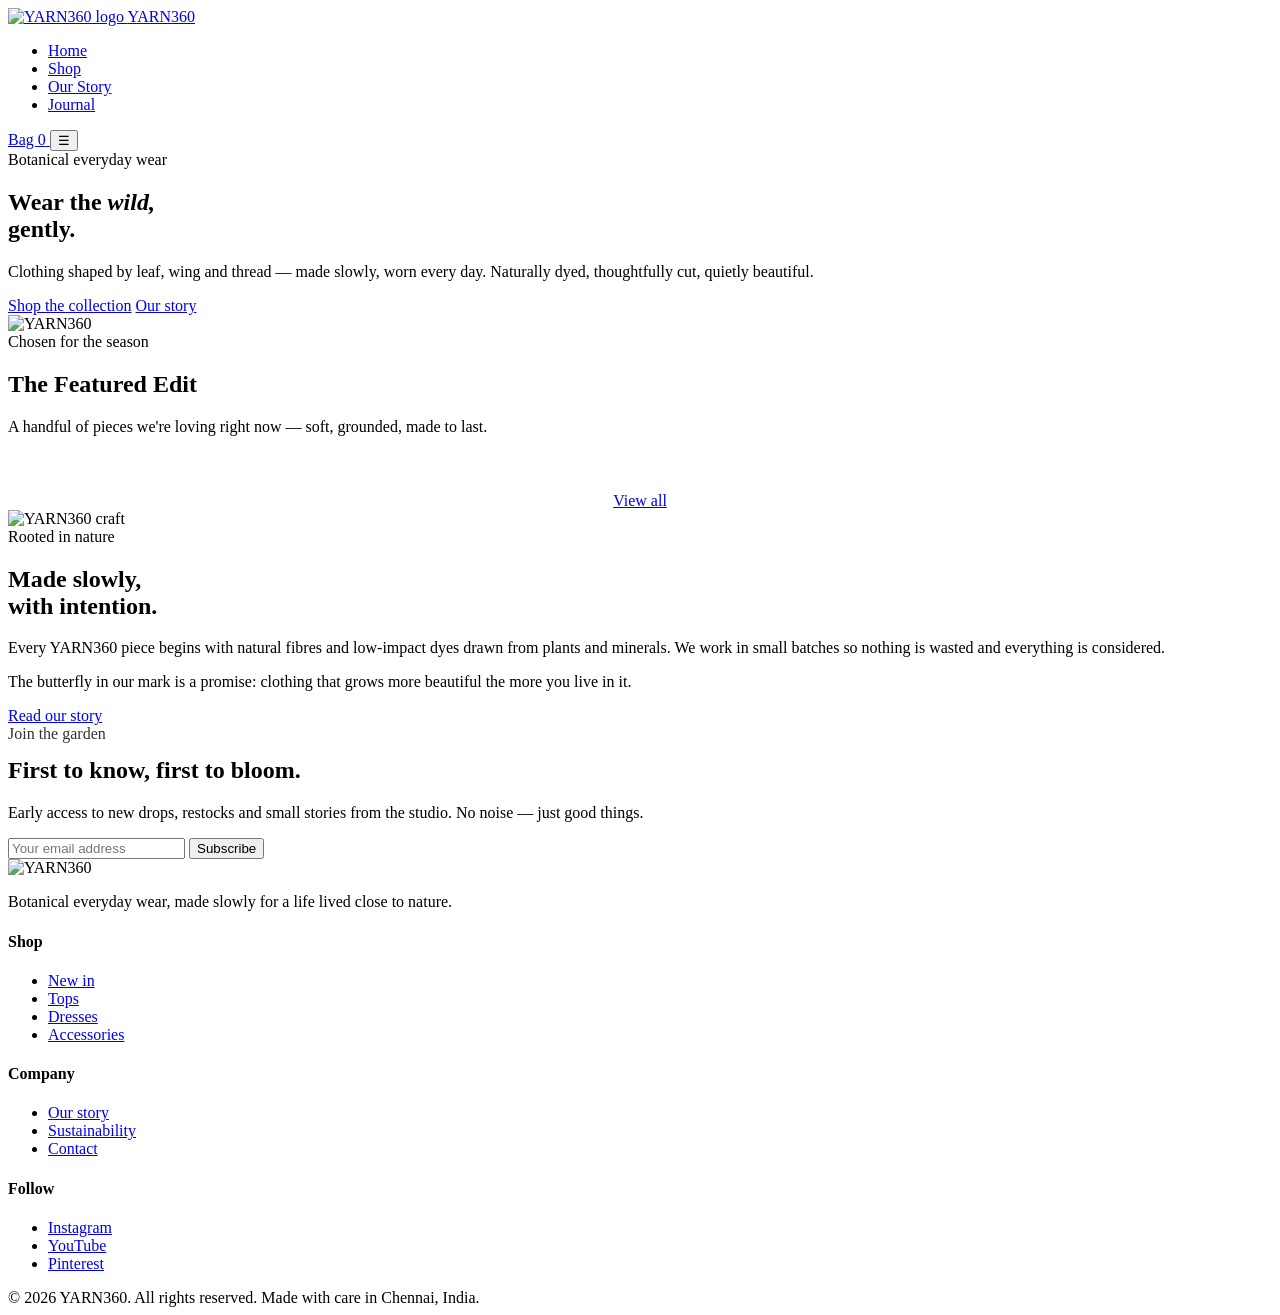
==== index.html @ cf0bb250 "Add files via upload" ====
<!DOCTYPE html>
<html lang="en">
<head>
  <meta charset="UTF-8">
  <meta name="viewport" content="width=device-width, initial-scale=1.0">
  <title>YARN360 — Botanical Everyday Wear</title>
  <meta name="description" content="YARN360 — thoughtfully made clothing inspired by the natural world.">

  <!-- Fonts -->
  <link rel="preconnect" href="https://fonts.googleapis.com">
  <link rel="preconnect" href="https://fonts.gstatic.com" crossorigin>
  <link href="https://fonts.googleapis.com/css2?family=Fraunces:ital,opsz,wght@0,9..144,400;0,9..144,500;1,9..144,400&family=Jost:wght@300;400;500&display=swap" rel="stylesheet">

  <link rel="icon" href="assets/logo.jpg">
  <link rel="stylesheet" href="css/style.css">
</head>
<body>

  <!-- ============ HEADER ============ -->
  <header class="site-header">
    <div class="wrap nav">
      <a href="index.html" class="nav__logo">
        <img src="assets/logo.jpg" alt="YARN360 logo">
        <span>YARN360</span>
      </a>
      <ul class="nav__links">
        <li><a href="index.html">Home</a></li>
        <li><a href="shop.html">Shop</a></li>
        <li><a href="about.html">Our Story</a></li>
        <li><a href="index.html#newsletter">Journal</a></li>
      </ul>
      <a href="cart.html" class="nav__cart">
        Bag <span class="count js-cart-count">0</span>
      </a>
      <button class="nav__toggle" aria-label="Menu">☰</button>
    </div>
  </header>

  <!-- ============ HERO ============ -->
  <section class="hero">
    <div class="wrap hero__grid">
      <div class="hero__copy">
        <span class="eyebrow">Botanical everyday wear</span>
        <h1 class="hero__title">Wear the <em>wild,</em><br>gently.</h1>
        <p class="hero__text">Clothing shaped by leaf, wing and thread — made slowly, worn every day. Naturally dyed, thoughtfully cut, quietly beautiful.</p>
        <div class="hero__actions">
          <a href="shop.html" class="btn btn--solid">Shop the collection</a>
          <a href="about.html" class="btn">Our story</a>
        </div>
      </div>
      <div class="hero__art">
        <img src="assets/logo.jpg" alt="YARN360">
      </div>
    </div>
  </section>

  <!-- ============ FEATURED ============ -->
  <section class="section">
    <div class="wrap">
      <div class="section__head">
        <span class="eyebrow">Chosen for the season</span>
        <h2>The Featured Edit</h2>
        <p>A handful of pieces we're loving right now — soft, grounded, made to last.</p>
      </div>
      <div id="featured-grid" class="product-grid"><!-- products injected by JS --></div>
      <div style="text-align:center; margin-top:56px;">
        <a href="shop.html" class="btn">View all</a>
      </div>
    </div>
  </section>

  <!-- ============ STORY STRIP ============ -->
  <section class="section section--sage">
    <div class="wrap story">
      <div class="story__art"><img src="assets/logo.jpg" alt="YARN360 craft"></div>
      <div>
        <span class="eyebrow">Rooted in nature</span>
        <h2>Made slowly,<br>with intention.</h2>
        <p>Every YARN360 piece begins with natural fibres and low-impact dyes drawn from plants and minerals. We work in small batches so nothing is wasted and everything is considered.</p>
        <p>The butterfly in our mark is a promise: clothing that grows more beautiful the more you live in it.</p>
        <a href="about.html" class="btn">Read our story</a>
      </div>
    </div>
  </section>

  <!-- ============ NEWSLETTER ============ -->
  <section id="newsletter" class="section newsletter">
    <div class="wrap">
      <span class="eyebrow" style="color:var(--peach); opacity:.8;">Join the garden</span>
      <h2 style="margin-top:14px;">First to know, first to bloom.</h2>
      <p>Early access to new drops, restocks and small stories from the studio. No noise — just good things.</p>
      <div class="newsletter__form" id="newsletter-form">
        <input type="email" placeholder="Your email address" aria-label="Email address">
        <button class="btn btn--solid" type="button">Subscribe</button>
      </div>
    </div>
  </section>

  <!-- ============ FOOTER ============ -->
  <footer class="footer">
    <div class="wrap">
      <div class="footer__grid">
        <div class="footer__brand">
          <img src="assets/logo.jpg" alt="YARN360">
          <p>Botanical everyday wear, made slowly for a life lived close to nature.</p>
        </div>
        <div>
          <h4>Shop</h4>
          <ul>
            <li><a href="shop.html">New in</a></li>
            <li><a href="shop.html">Tops</a></li>
            <li><a href="shop.html">Dresses</a></li>
            <li><a href="shop.html">Accessories</a></li>
          </ul>
        </div>
        <div>
          <h4>Company</h4>
          <ul>
            <li><a href="about.html">Our story</a></li>
            <li><a href="#">Sustainability</a></li>
            <li><a href="#">Contact</a></li>
          </ul>
        </div>
        <div>
          <h4>Follow</h4>
          <ul>
            <li><a href="#">Instagram</a></li>
            <li><a href="#">YouTube</a></li>
            <li><a href="#">Pinterest</a></li>
          </ul>
        </div>
      </div>
      <div class="footer__bottom">
        <span>© <span id="year">2026</span> YARN360. All rights reserved.</span>
        <span>Made with care in Chennai, India.</span>
      </div>
    </div>
  </footer>

  <script src="js/products.js"></script>
  <script src="js/cart.js"></script>
  <script src="js/main.js"></script>
</body>
</html>
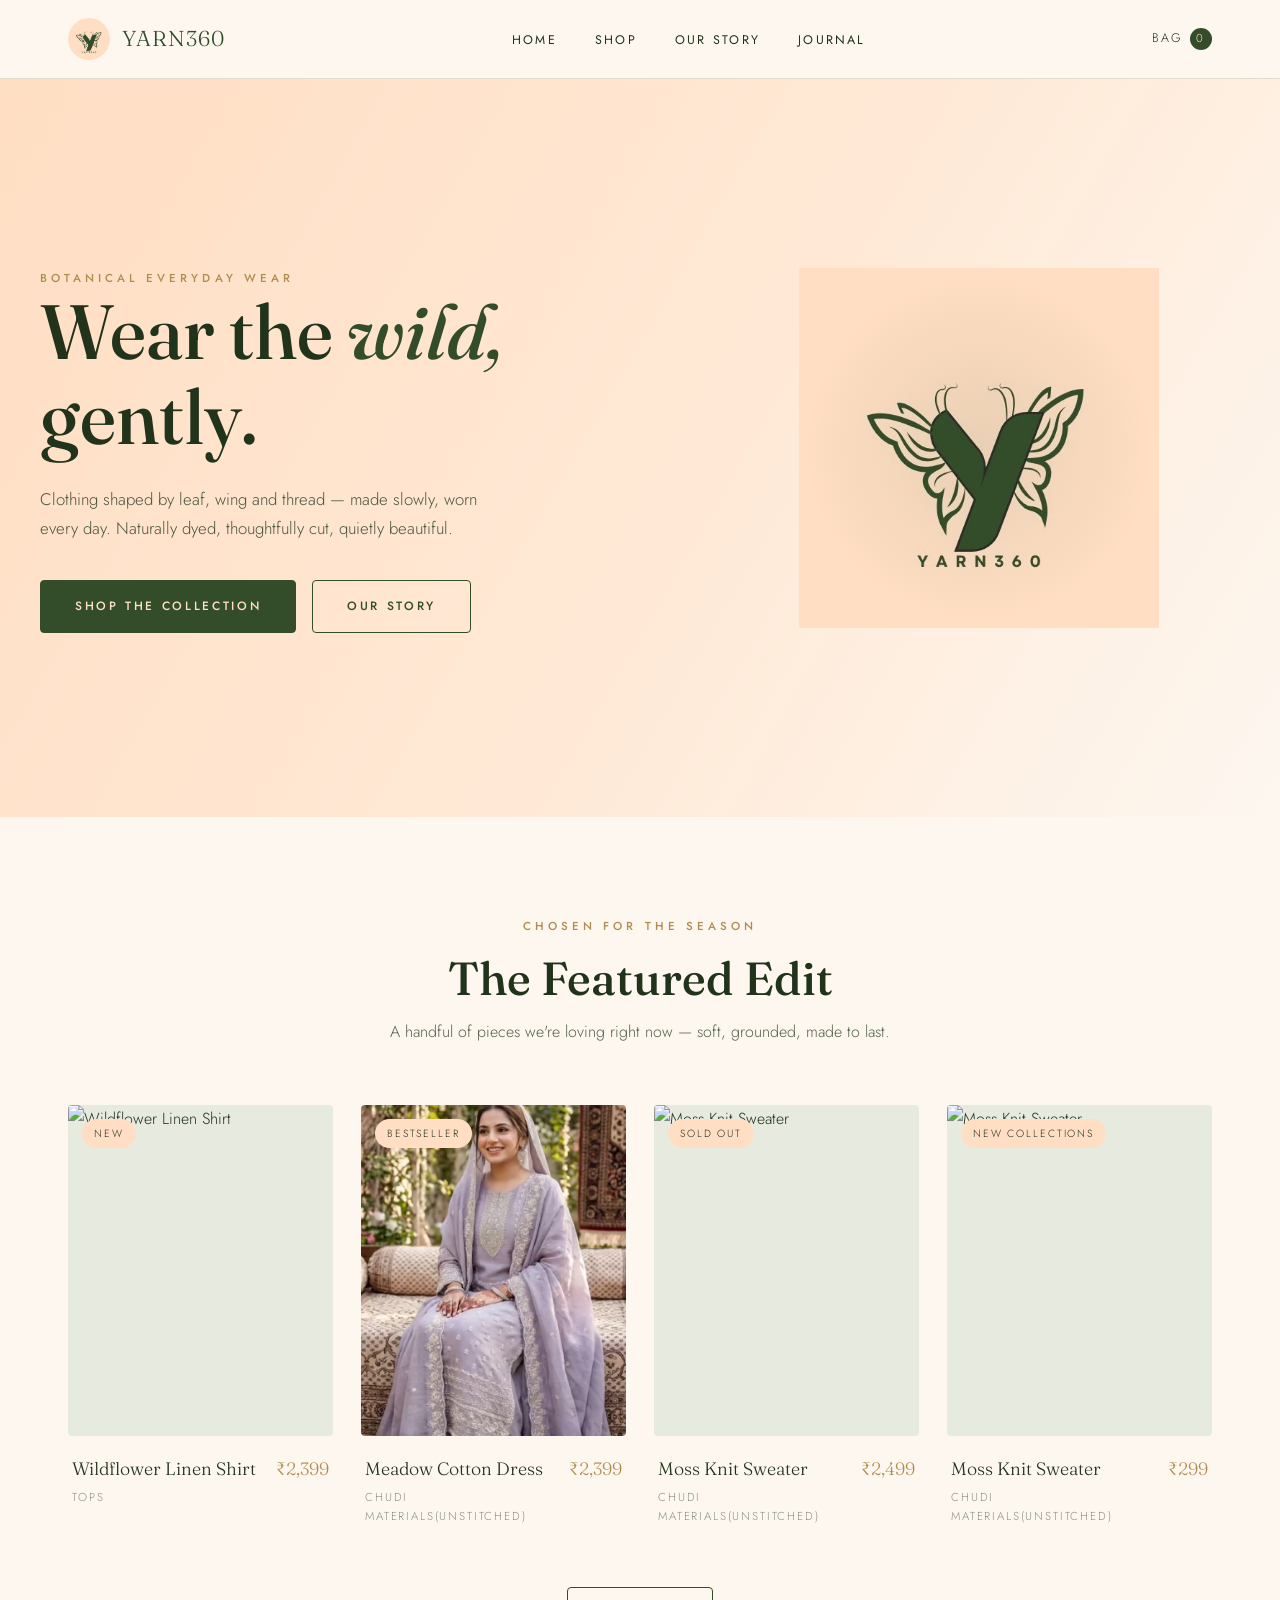
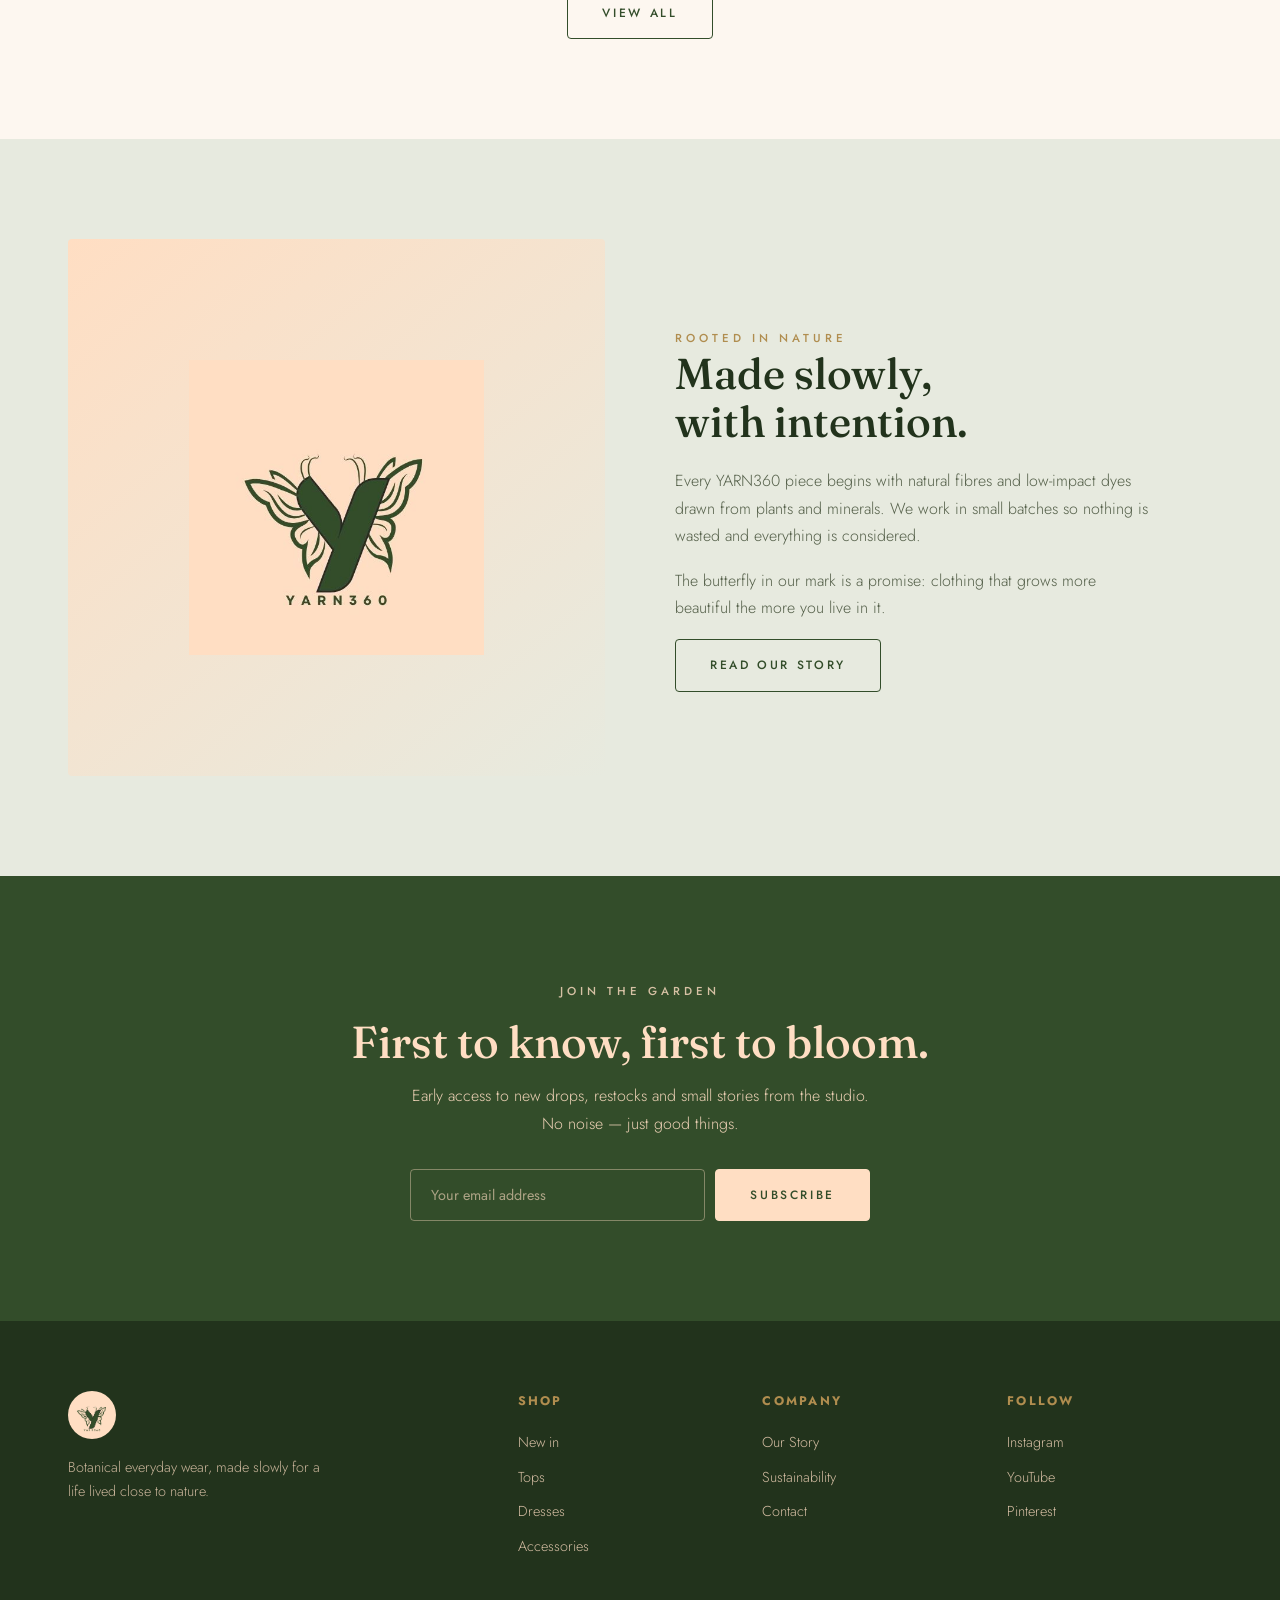
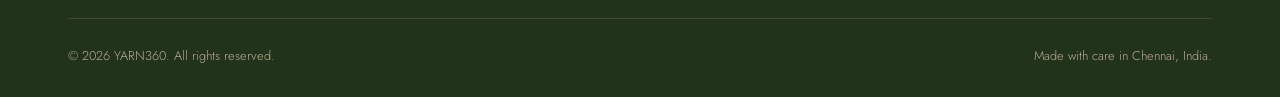
==== commit 0e924150: "Fix build" ====
--- a/index.html
+++ b/index.html
@@ -116,7 +116,7 @@
         <div>
           <h4>Company</h4>
           <ul>
-            <li><a href="about.html">Our story</a></li>
+            <li><a href="about.html">Our Story</a></li>
             <li><a href="#">Sustainability</a></li>
             <li><a href="#">Contact</a></li>
           </ul>
--- a/css/style.css
+++ b/css/style.css
@@ -0,0 +1,310 @@
+/* =====================================================================
+   YARN360 — Premium Botanical Clothing Store
+   ---------------------------------------------------------------------
+   HOW TO CUSTOMISE:
+   Almost everything you'd want to change lives in the :root block below
+   (colors, fonts, spacing). Change a value here and it updates the whole
+   site. Colors are pulled directly from your logo.
+   ===================================================================== */
+
+:root {
+  /* ---- Brand colors (from your logo) ---- */
+  --forest:       #334D2A;   /* main brand green */
+  --forest-deep:  #22331C;   /* dark green — text & footer */
+  --peach:        #FFDEC3;   /* brand cream/peach */
+  --ivory:        #FDF7F0;   /* page background (soft, readable) */
+  --sage:         #E7EADF;   /* soft green tint for cards/sections */
+  --brass:        #B08D4F;   /* muted antique-gold accent (premium touch) */
+  --line:         #E3DACB;   /* hairline borders */
+
+  /* ---- Fonts ---- */
+  --font-display: 'Fraunces', Georgia, serif;   /* headings */
+  --font-body:    'Jost', 'Segoe UI', sans-serif;/* body & UI */
+
+  /* ---- Layout ---- */
+  --max-width: 1200px;
+  --radius: 4px;            /* keep corners crisp for a refined look */
+  --transition: 0.35s ease;
+}
+
+/* ---------- Reset & base ---------- */
+* { margin: 0; padding: 0; box-sizing: border-box; }
+
+html { scroll-behavior: smooth; }
+
+body {
+  font-family: var(--font-body);
+  color: var(--forest-deep);
+  background: var(--ivory);
+  line-height: 1.7;
+  font-weight: 300;
+  -webkit-font-smoothing: antialiased;
+}
+
+img { max-width: 100%; display: block; }
+a { color: inherit; text-decoration: none; }
+
+h1, h2, h3 { font-family: var(--font-display); font-weight: 500; line-height: 1.1; }
+
+.wrap { max-width: var(--max-width); margin: 0 auto; padding: 0 28px; }
+
+.eyebrow {
+  font-family: var(--font-body);
+  text-transform: uppercase;
+  letter-spacing: 0.35em;
+  font-size: 0.72rem;
+  color: var(--brass);
+  font-weight: 500;
+}
+
+/* ---------- Buttons ---------- */
+.btn {
+  display: inline-block;
+  font-family: var(--font-body);
+  text-transform: uppercase;
+  letter-spacing: 0.22em;
+  font-size: 0.75rem;
+  font-weight: 500;
+  padding: 15px 34px;
+  border: 1px solid var(--forest);
+  border-radius: var(--radius);
+  cursor: pointer;
+  transition: var(--transition);
+  background: transparent;
+  color: var(--forest);
+}
+.btn--solid { background: var(--forest); color: var(--peach); }
+.btn--solid:hover { background: var(--forest-deep); border-color: var(--forest-deep); }
+.btn:hover { background: var(--forest); color: var(--peach); }
+
+/* =====================================================================
+   HEADER / NAV
+   ===================================================================== */
+.site-header {
+  position: sticky; top: 0; z-index: 100;
+  background: rgba(253, 247, 240, 0.9);
+  backdrop-filter: blur(10px);
+  border-bottom: 1px solid var(--line);
+}
+.nav {
+  display: flex; align-items: center; justify-content: space-between;
+  height: 78px;
+}
+.nav__logo { display: flex; align-items: center; gap: 12px; }
+.nav__logo img { width: 42px; height: 42px; border-radius: 50%; }
+.nav__logo span {
+  font-family: var(--font-display); font-size: 1.35rem;
+  letter-spacing: 0.05em; color: var(--forest);
+}
+.nav__links { display: flex; gap: 38px; list-style: none; }
+.nav__links a {
+  text-transform: uppercase; letter-spacing: 0.18em;
+  font-size: 0.78rem; font-weight: 400; position: relative; padding: 4px 0;
+}
+.nav__links a::after {
+  content: ''; position: absolute; left: 0; bottom: 0;
+  width: 0; height: 1px; background: var(--brass); transition: var(--transition);
+}
+.nav__links a:hover::after { width: 100%; }
+
+.nav__cart {
+  display: flex; align-items: center; gap: 7px;
+  text-transform: uppercase; letter-spacing: 0.16em; font-size: 0.78rem;
+}
+.nav__cart .count {
+  background: var(--forest); color: var(--peach);
+  border-radius: 50%; width: 22px; height: 22px;
+  display: grid; place-items: center; font-size: 0.72rem;
+}
+.nav__toggle { display: none; background: none; border: none; cursor: pointer; font-size: 1.5rem; color: var(--forest); }
+
+/* =====================================================================
+   HERO
+   ===================================================================== */
+.hero {
+  background: linear-gradient(120deg, var(--peach) 0%, #FFE9D6 55%, var(--ivory) 100%);
+  overflow: hidden;
+}
+.hero__grid {
+  display: grid; grid-template-columns: 1.1fr 0.9fr;
+  align-items: center; gap: 40px; min-height: 82vh; padding: 60px 0;
+}
+.hero__copy .eyebrow { margin-bottom: 22px; }
+.hero__title {
+  font-size: clamp(2.8rem, 6vw, 5rem); color: var(--forest-deep);
+  margin-bottom: 26px;
+}
+.hero__title em { font-style: italic; color: var(--forest); }
+.hero__text {
+  max-width: 440px; font-size: 1.05rem; margin-bottom: 38px; color: #4a5540;
+}
+.hero__actions { display: flex; gap: 16px; flex-wrap: wrap; }
+
+.hero__art { position: relative; display: grid; place-items: center; }
+.hero__art img { width: min(360px, 80%); }
+.hero__art::before { /* soft halo behind the logo */
+  content: ''; position: absolute; width: 380px; height: 380px;
+  border-radius: 50%; background: radial-gradient(circle, rgba(51,77,42,0.10), transparent 65%);
+}
+
+/* =====================================================================
+   SECTION SHELL
+   ===================================================================== */
+.section { padding: 100px 0; }
+.section__head { text-align: center; max-width: 620px; margin: 0 auto 60px; }
+.section__head .eyebrow { display: block; margin-bottom: 16px; }
+.section__head h2 { font-size: clamp(2rem, 4vw, 2.9rem); color: var(--forest-deep); }
+.section__head p { margin-top: 14px; color: #55604a; }
+
+/* Alternating tinted section */
+.section--sage { background: var(--sage); }
+
+/* =====================================================================
+   PRODUCT GRID & CARDS
+   ===================================================================== */
+.product-grid {
+  display: grid; grid-template-columns: repeat(auto-fill, minmax(260px, 1fr));
+  gap: 36px 28px;
+}
+.card { background: var(--ivory); }
+.card__media {
+  position: relative; overflow: hidden; border-radius: var(--radius);
+  background: var(--sage); aspect-ratio: 4/5;
+}
+.card__media img { width: 100%; height: 100%; object-fit: cover; transition: transform 0.6s ease; }
+.card:hover .card__media img { transform: scale(1.05); }
+.card__tag {
+  position: absolute; top: 14px; left: 14px;
+  background: var(--peach); color: var(--forest-deep);
+  font-size: 0.65rem; letter-spacing: 0.18em; text-transform: uppercase;
+  padding: 6px 12px; border-radius: 40px;
+}
+.card__add {
+  position: absolute; left: 14px; right: 14px; bottom: 14px;
+  background: var(--forest); color: var(--peach); border: none;
+  font-family: var(--font-body); text-transform: uppercase;
+  letter-spacing: 0.18em; font-size: 0.72rem; padding: 13px;
+  border-radius: var(--radius); cursor: pointer;
+  opacity: 0; transform: translateY(12px); transition: var(--transition);
+}
+.card:hover .card__add { opacity: 1; transform: translateY(0); }
+.card__add:hover { background: var(--forest-deep); }
+.card__body { padding: 18px 4px 4px; display: flex; justify-content: space-between; gap: 10px; }
+.card__name { font-family: var(--font-display); font-size: 1.12rem; color: var(--forest-deep); }
+.card__cat  { font-size: 0.72rem; text-transform: uppercase; letter-spacing: 0.16em; color: #8a917f; margin-top: 3px; }
+.card__price { font-family: var(--font-display); font-size: 1.12rem; color: var(--brass); white-space: nowrap; }
+
+/* =====================================================================
+   FILTER BAR (shop page)
+   ===================================================================== */
+.filters { display: flex; gap: 10px; flex-wrap: wrap; justify-content: center; margin-bottom: 48px; }
+.filter {
+  font-family: var(--font-body); text-transform: uppercase; letter-spacing: 0.16em;
+  font-size: 0.72rem; padding: 10px 22px; border: 1px solid var(--line);
+  border-radius: 40px; background: transparent; cursor: pointer; transition: var(--transition);
+  color: var(--forest-deep);
+}
+.filter.is-active, .filter:hover { background: var(--forest); color: var(--peach); border-color: var(--forest); }
+
+/* =====================================================================
+   STORY STRIP
+   ===================================================================== */
+.story { display: grid; grid-template-columns: 1fr 1fr; align-items: center; gap: 70px; }
+.story__art {
+  aspect-ratio: 1; border-radius: var(--radius); overflow: hidden;
+  background: linear-gradient(140deg, var(--peach), var(--sage));
+  display: grid; place-items: center;
+}
+.story__art img { width: 55%; }
+.story h2 { font-size: clamp(1.9rem, 3.5vw, 2.7rem); margin-bottom: 22px; color: var(--forest-deep); }
+.story p { color: #55604a; margin-bottom: 18px; max-width: 480px; }
+
+/* =====================================================================
+   NEWSLETTER
+   ===================================================================== */
+.newsletter { background: var(--forest); color: var(--peach); text-align: center; }
+.newsletter h2 { color: var(--peach); font-size: clamp(2rem, 4vw, 2.8rem); margin-bottom: 16px; }
+.newsletter p { max-width: 480px; margin: 0 auto 32px; opacity: 0.9; }
+.newsletter__form { display: flex; max-width: 460px; margin: 0 auto; gap: 10px; flex-wrap: wrap; justify-content: center; }
+.newsletter__form input {
+  flex: 1; min-width: 220px; padding: 15px 20px; border: 1px solid rgba(255,222,195,0.4);
+  background: transparent; color: var(--peach); font-family: var(--font-body);
+  border-radius: var(--radius); font-size: 0.9rem;
+}
+.newsletter__form input::placeholder { color: rgba(255,222,195,0.6); }
+.newsletter__form .btn--solid { background: var(--peach); color: var(--forest); border-color: var(--peach); }
+.newsletter__form .btn--solid:hover { background: #ffe9d6; }
+
+/* =====================================================================
+   FOOTER
+   ===================================================================== */
+.footer { background: var(--forest-deep); color: var(--peach); padding: 70px 0 30px; }
+.footer__grid { display: grid; grid-template-columns: 2fr 1fr 1fr 1fr; gap: 40px; margin-bottom: 50px; }
+.footer__brand img { width: 48px; height: 48px; border-radius: 50%; margin-bottom: 16px; }
+.footer__brand p { opacity: 0.75; max-width: 260px; font-size: 0.9rem; }
+.footer h4 { font-family: var(--font-body); text-transform: uppercase; letter-spacing: 0.18em; font-size: 0.78rem; margin-bottom: 18px; color: var(--brass); }
+.footer ul { list-style: none; }
+.footer ul li { margin-bottom: 10px; opacity: 0.8; font-size: 0.9rem; }
+.footer ul li a:hover { opacity: 1; color: #fff; }
+.footer__bottom { border-top: 1px solid rgba(255,222,195,0.2); padding-top: 26px; display: flex; justify-content: space-between; flex-wrap: wrap; gap: 12px; font-size: 0.8rem; opacity: 0.7; }
+
+/* =====================================================================
+   CART PAGE
+   ===================================================================== */
+.cart-layout { display: grid; grid-template-columns: 1.6fr 0.9fr; gap: 50px; align-items: start; }
+.cart-item { display: grid; grid-template-columns: 90px 1fr auto; gap: 20px; align-items: center; padding: 22px 0; border-bottom: 1px solid var(--line); }
+.cart-item img { width: 90px; aspect-ratio: 4/5; object-fit: cover; border-radius: var(--radius); }
+.cart-item__name { font-family: var(--font-display); font-size: 1.15rem; }
+.cart-item__cat { font-size: 0.72rem; text-transform: uppercase; letter-spacing: 0.14em; color: #8a917f; }
+.qty { display: inline-flex; align-items: center; gap: 14px; margin-top: 8px; }
+.qty button { width: 28px; height: 28px; border: 1px solid var(--line); background: transparent; border-radius: 50%; cursor: pointer; font-size: 1rem; color: var(--forest); }
+.cart-item__price { font-family: var(--font-display); color: var(--brass); font-size: 1.1rem; }
+.cart-item__remove { display: block; margin-top: 10px; font-size: 0.72rem; letter-spacing: 0.1em; text-transform: uppercase; color: #a05a4a; cursor: pointer; background: none; border: none; }
+.summary { background: var(--sage); border-radius: var(--radius); padding: 34px; position: sticky; top: 100px; }
+.summary h3 { font-size: 1.5rem; margin-bottom: 24px; }
+.summary__row { display: flex; justify-content: space-between; margin-bottom: 14px; font-size: 0.95rem; }
+.summary__total { display: flex; justify-content: space-between; border-top: 1px solid var(--line); margin-top: 20px; padding-top: 20px; font-family: var(--font-display); font-size: 1.4rem; color: var(--forest-deep); }
+.summary .btn { width: 100%; text-align: center; margin-top: 26px; }
+.cart-empty { text-align: center; padding: 80px 0; }
+.cart-empty h2 { font-size: 2rem; margin-bottom: 16px; }
+.cart-empty p { color: #55604a; margin-bottom: 28px; }
+
+/* ---------- Page hero (inner pages) ---------- */
+.page-hero { background: var(--peach); text-align: center; padding: 80px 0; }
+.page-hero .eyebrow { display: block; margin-bottom: 14px; }
+.page-hero h1 { font-size: clamp(2.4rem, 5vw, 3.6rem); color: var(--forest-deep); }
+.page-hero p { max-width: 540px; margin: 16px auto 0; color: #55604a; }
+
+/* ---------- Toast ---------- */
+.toast {
+  position: fixed; bottom: 28px; left: 50%; transform: translateX(-50%) translateY(120px);
+  background: var(--forest-deep); color: var(--peach); padding: 15px 26px; border-radius: var(--radius);
+  font-size: 0.85rem; letter-spacing: 0.05em; z-index: 300; transition: transform 0.4s ease; box-shadow: 0 10px 30px rgba(0,0,0,0.2);
+}
+.toast.show { transform: translateX(-50%) translateY(0); }
+
+/* =====================================================================
+   RESPONSIVE
+   ===================================================================== */
+@media (max-width: 900px) {
+  .hero__grid { grid-template-columns: 1fr; text-align: center; min-height: auto; }
+  .hero__art { order: -1; }
+  .hero__text { margin-left: auto; margin-right: auto; }
+  .hero__actions { justify-content: center; }
+  .story { grid-template-columns: 1fr; gap: 36px; }
+  .cart-layout { grid-template-columns: 1fr; }
+  .footer__grid { grid-template-columns: 1fr 1fr; }
+  .nav__links { position: fixed; inset: 78px 0 auto 0; background: var(--ivory); flex-direction: column; align-items: center; gap: 0; padding: 20px 0; border-bottom: 1px solid var(--line); transform: translateY(-140%); transition: var(--transition); }
+  .nav__links.open { transform: translateY(0); }
+  .nav__links li { padding: 14px 0; }
+  .nav__toggle { display: block; }
+}
+@media (max-width: 520px) {
+  .footer__grid { grid-template-columns: 1fr; }
+  .section { padding: 70px 0; }
+}
+
+/* Respect reduced-motion preferences */
+@media (prefers-reduced-motion: reduce) {
+  * { transition: none !important; scroll-behavior: auto; }
+}
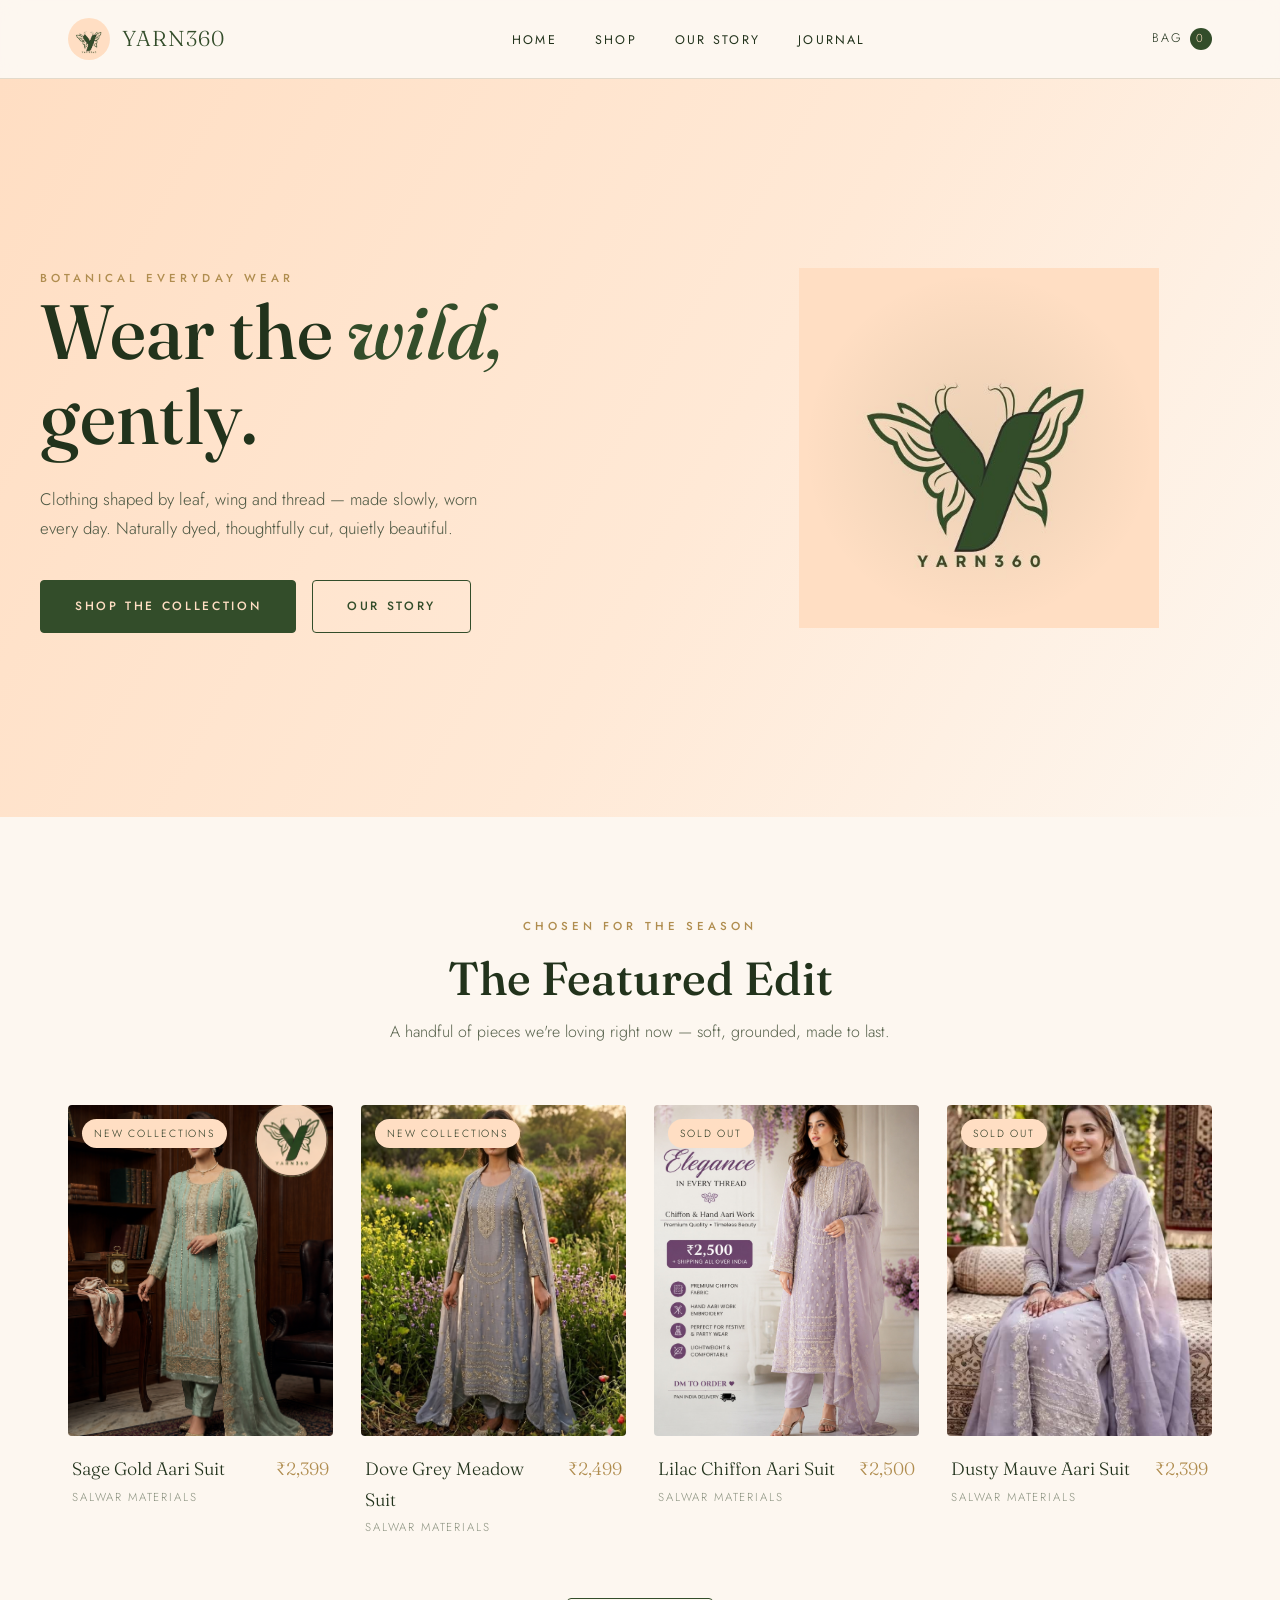
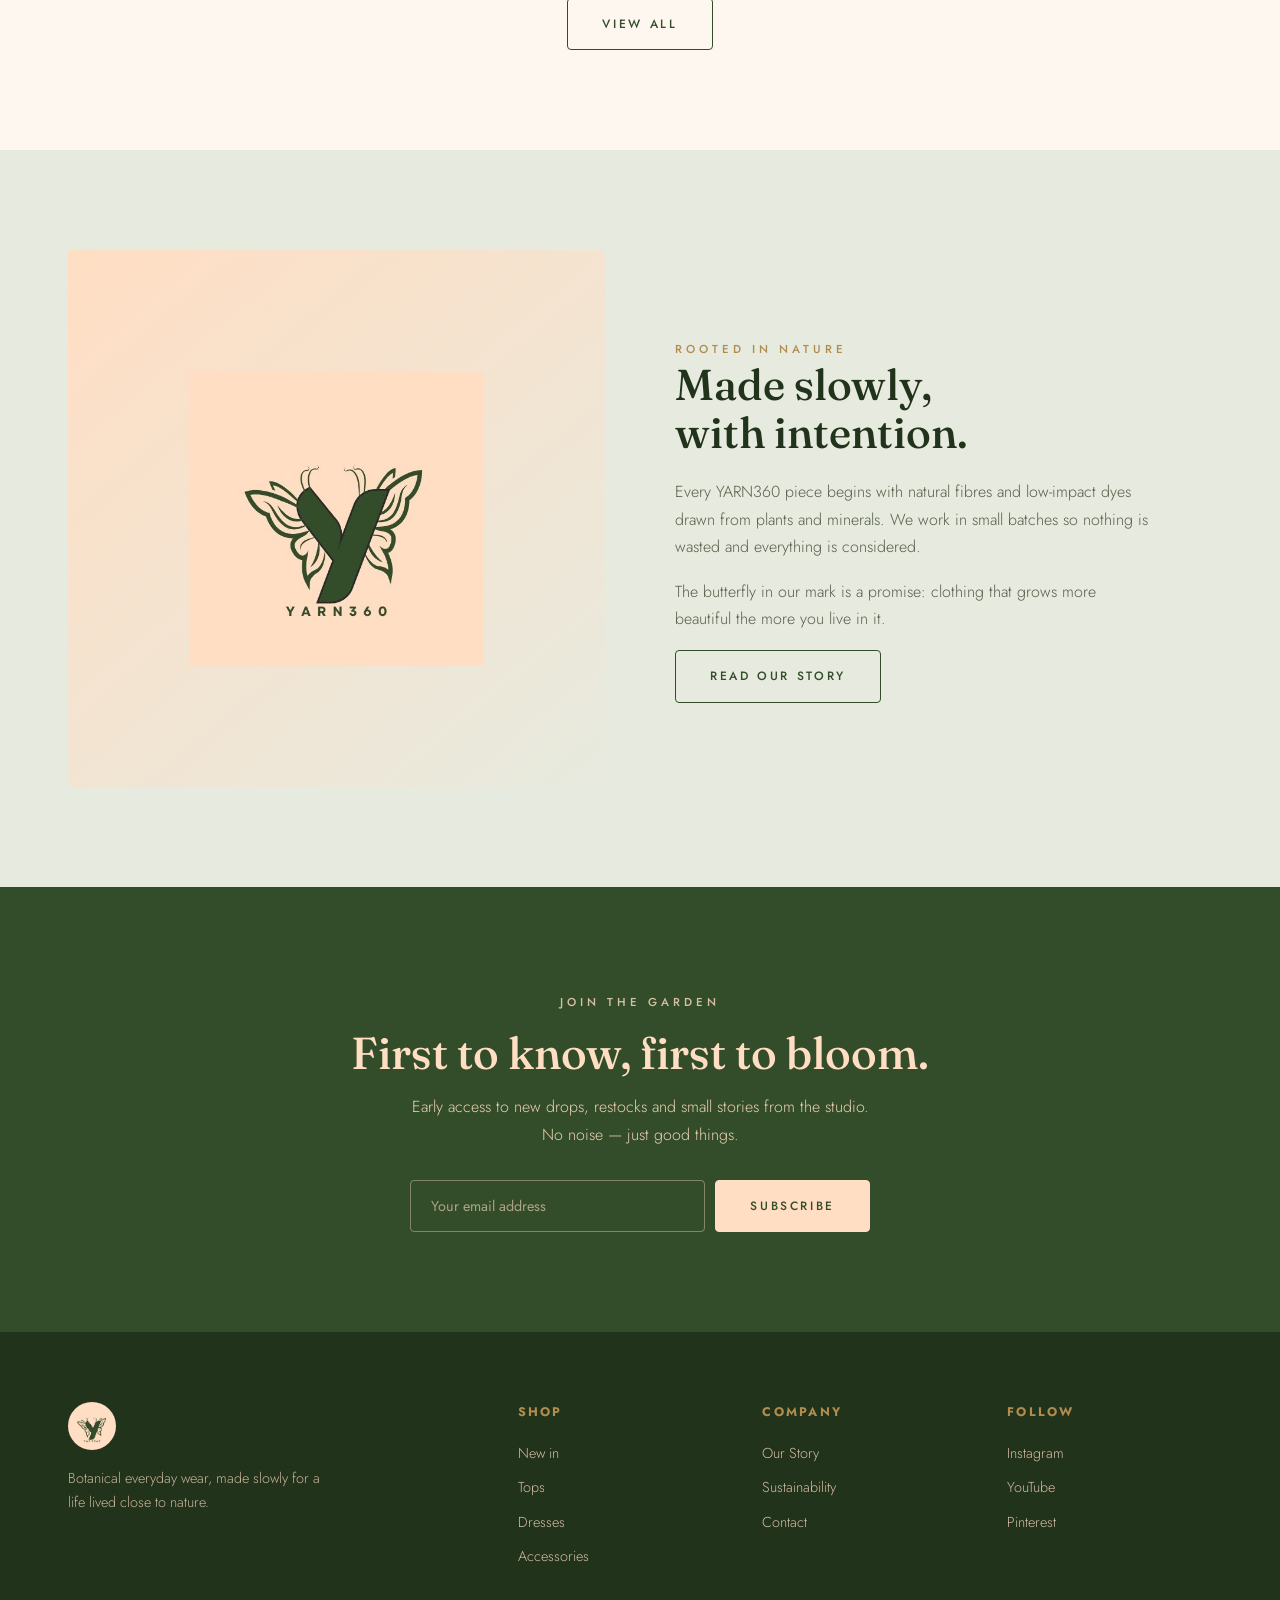
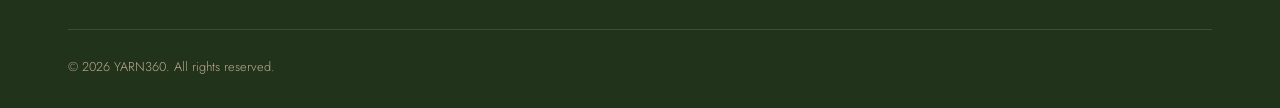
==== commit b0363541: "Zoom" ====
--- a/index.html
+++ b/index.html
@@ -1,5 +1,6 @@
 <!DOCTYPE html>
 <html lang="en">
+
 <head>
   <meta charset="UTF-8">
   <meta name="viewport" content="width=device-width, initial-scale=1.0">
@@ -9,11 +10,14 @@
   <!-- Fonts -->
   <link rel="preconnect" href="https://fonts.googleapis.com">
   <link rel="preconnect" href="https://fonts.gstatic.com" crossorigin>
-  <link href="https://fonts.googleapis.com/css2?family=Fraunces:ital,opsz,wght@0,9..144,400;0,9..144,500;1,9..144,400&family=Jost:wght@300;400;500&display=swap" rel="stylesheet">
+  <link
+    href="https://fonts.googleapis.com/css2?family=Fraunces:ital,opsz,wght@0,9..144,400;0,9..144,500;1,9..144,400&family=Jost:wght@300;400;500&display=swap"
+    rel="stylesheet">
 
   <link rel="icon" href="assets/logo.jpg">
   <link rel="stylesheet" href="css/style.css">
 </head>
+
 <body>
 
   <!-- ============ HEADER ============ -->
@@ -42,7 +46,8 @@
       <div class="hero__copy">
         <span class="eyebrow">Botanical everyday wear</span>
         <h1 class="hero__title">Wear the <em>wild,</em><br>gently.</h1>
-        <p class="hero__text">Clothing shaped by leaf, wing and thread — made slowly, worn every day. Naturally dyed, thoughtfully cut, quietly beautiful.</p>
+        <p class="hero__text">Clothing shaped by leaf, wing and thread — made slowly, worn every day. Naturally dyed,
+          thoughtfully cut, quietly beautiful.</p>
         <div class="hero__actions">
           <a href="shop.html" class="btn btn--solid">Shop the collection</a>
           <a href="about.html" class="btn">Our story</a>
@@ -76,7 +81,8 @@
       <div>
         <span class="eyebrow">Rooted in nature</span>
         <h2>Made slowly,<br>with intention.</h2>
-        <p>Every YARN360 piece begins with natural fibres and low-impact dyes drawn from plants and minerals. We work in small batches so nothing is wasted and everything is considered.</p>
+        <p>Every YARN360 piece begins with natural fibres and low-impact dyes drawn from plants and minerals. We work in
+          small batches so nothing is wasted and everything is considered.</p>
         <p>The butterfly in our mark is a promise: clothing that grows more beautiful the more you live in it.</p>
         <a href="about.html" class="btn">Read our story</a>
       </div>
@@ -132,7 +138,7 @@
       </div>
       <div class="footer__bottom">
         <span>© <span id="year">2026</span> YARN360. All rights reserved.</span>
-        <span>Made with care in Chennai, India.</span>
+
       </div>
     </div>
   </footer>
@@ -141,4 +147,5 @@
   <script src="js/cart.js"></script>
   <script src="js/main.js"></script>
 </body>
-</html>
+
+</html>
--- a/css/style.css
+++ b/css/style.css
@@ -171,8 +171,12 @@
   position: relative; overflow: hidden; border-radius: var(--radius);
   background: var(--sage); aspect-ratio: 4/5;
 }
-.card__media img { width: 100%; height: 100%; object-fit: cover; transition: transform 0.6s ease; }
+.card__media img { width: 100%; height: 100%; object-fit: cover; transition: transform 0.6s ease; cursor: zoom-in; }
 .card:hover .card__media img { transform: scale(1.05); }
+.card__media-hover {
+  position: absolute; inset: 0; opacity: 0; transition: opacity 0.4s ease;
+}
+.card:hover .card__media-hover { opacity: 1; }
 .card__tag {
   position: absolute; top: 14px; left: 14px;
   background: var(--peach); color: var(--forest-deep);
@@ -193,6 +197,92 @@
 .card__name { font-family: var(--font-display); font-size: 1.12rem; color: var(--forest-deep); }
 .card__cat  { font-size: 0.72rem; text-transform: uppercase; letter-spacing: 0.16em; color: #8a917f; margin-top: 3px; }
 .card__price { font-family: var(--font-display); font-size: 1.12rem; color: var(--brass); white-space: nowrap; }
+
+/* =====================================================================
+   QUICK VIEW (click a product photo)
+   ===================================================================== */
+body.no-scroll { overflow: hidden; }
+.quick-view { position: fixed; inset: 0; z-index: 200; display: none; }
+.quick-view.is-open { display: block; }
+.quick-view__backdrop {
+  position: absolute; inset: 0; background: rgba(34, 51, 28, 0.55);
+}
+.quick-view__panel {
+  position: relative; margin: 5vh auto; max-width: 980px; max-height: 90vh;
+  overflow-y: auto; background: var(--ivory); border-radius: var(--radius);
+  display: grid; grid-template-columns: 1fr 1fr;
+}
+.quick-view__close {
+  position: absolute; top: 14px; right: 14px; z-index: 2;
+  width: 34px; height: 34px; border: none; border-radius: 50%;
+  background: var(--ivory); color: var(--forest-deep); font-size: 1.3rem;
+  line-height: 1; cursor: pointer;
+}
+.quick-view__close:hover { background: var(--sage); }
+.quick-view__media { background: var(--sage); display: flex; gap: 12px; padding: 20px; }
+.quick-view__thumbs { display: flex; flex-direction: column; gap: 10px; flex-shrink: 0; }
+.quick-view__thumb {
+  width: 64px; height: 80px; object-fit: cover; border-radius: var(--radius);
+  cursor: pointer; opacity: 0.6; border: 2px solid transparent; transition: var(--transition);
+}
+.quick-view__thumb:hover { opacity: 0.9; }
+.quick-view__thumb.is-active { opacity: 1; border-color: var(--brass); }
+.quick-view__main { position: relative; flex: 1; min-width: 0; border-radius: var(--radius); overflow: hidden; }
+.quick-view__main-img { width: 100%; height: 100%; object-fit: cover; display: block; }
+.quick-view__zoom {
+  position: absolute; top: 14px; right: 14px; z-index: 1;
+  width: 34px; height: 34px; border: none; border-radius: 50%;
+  background: rgba(253, 247, 240, 0.85); font-size: 0.95rem;
+  display: flex; align-items: center; justify-content: center; cursor: pointer;
+}
+.quick-view__zoom:hover { background: var(--ivory); }
+
+/* =====================================================================
+   IMAGE ZOOM LIGHTBOX
+   ===================================================================== */
+.zoom-lightbox { position: fixed; inset: 0; z-index: 300; display: none; }
+.zoom-lightbox.is-open { display: block; }
+.zoom-lightbox__backdrop { position: absolute; inset: 0; background: rgba(20, 26, 16, 0.92); }
+.zoom-lightbox__img {
+  position: relative; display: block; margin: 5vh auto 0;
+  max-width: 90vw; max-height: 88vh; object-fit: contain;
+  transform: scale(1); transform-origin: center;
+  transition: transform 0.25s ease; cursor: zoom-in;
+  touch-action: none; user-select: none;
+}
+.zoom-lightbox__img.is-dragging { transition: none; }
+.zoom-lightbox__close {
+  position: fixed; top: 20px; right: 24px; z-index: 1;
+  width: 40px; height: 40px; border: none; border-radius: 50%;
+  background: var(--ivory); color: var(--forest-deep); font-size: 1.4rem;
+  line-height: 1; cursor: pointer;
+}
+.zoom-lightbox__close:hover { background: var(--sage); }
+.zoom-lightbox__hint {
+  position: fixed; bottom: 24px; left: 50%; transform: translateX(-50%);
+  background: rgba(253, 247, 240, 0.9); color: var(--forest-deep);
+  font-size: 0.72rem; letter-spacing: 0.1em; text-transform: uppercase;
+  padding: 8px 16px; border-radius: 40px; pointer-events: none;
+}
+.quick-view__info { padding: 36px; display: flex; flex-direction: column; gap: 12px; }
+.quick-view__name { font-size: 1.6rem; color: var(--forest-deep); }
+.quick-view__price { font-family: var(--font-display); font-size: 1.3rem; color: var(--brass); }
+.quick-view__desc { color: var(--forest-deep); opacity: 0.85; line-height: 1.6; }
+.quick-view__highlights { list-style: none; display: flex; flex-direction: column; gap: 8px; }
+.quick-view__highlights li {
+  padding-left: 22px; position: relative; font-size: 0.92rem; color: var(--forest-deep);
+}
+.quick-view__highlights li::before {
+  content: "✓"; position: absolute; left: 0; color: var(--brass); font-weight: 600;
+}
+.quick-view__add { margin-top: auto; align-self: flex-start; }
+
+@media (max-width: 720px) {
+  .quick-view__panel { grid-template-columns: 1fr; margin: 0; max-height: 100vh; border-radius: 0; }
+  .quick-view__media { flex-direction: column-reverse; aspect-ratio: 4/5; }
+  .quick-view__thumbs { flex-direction: row; }
+  .quick-view__thumb { width: 56px; height: 56px; }
+}
 
 /* =====================================================================
    FILTER BAR (shop page)
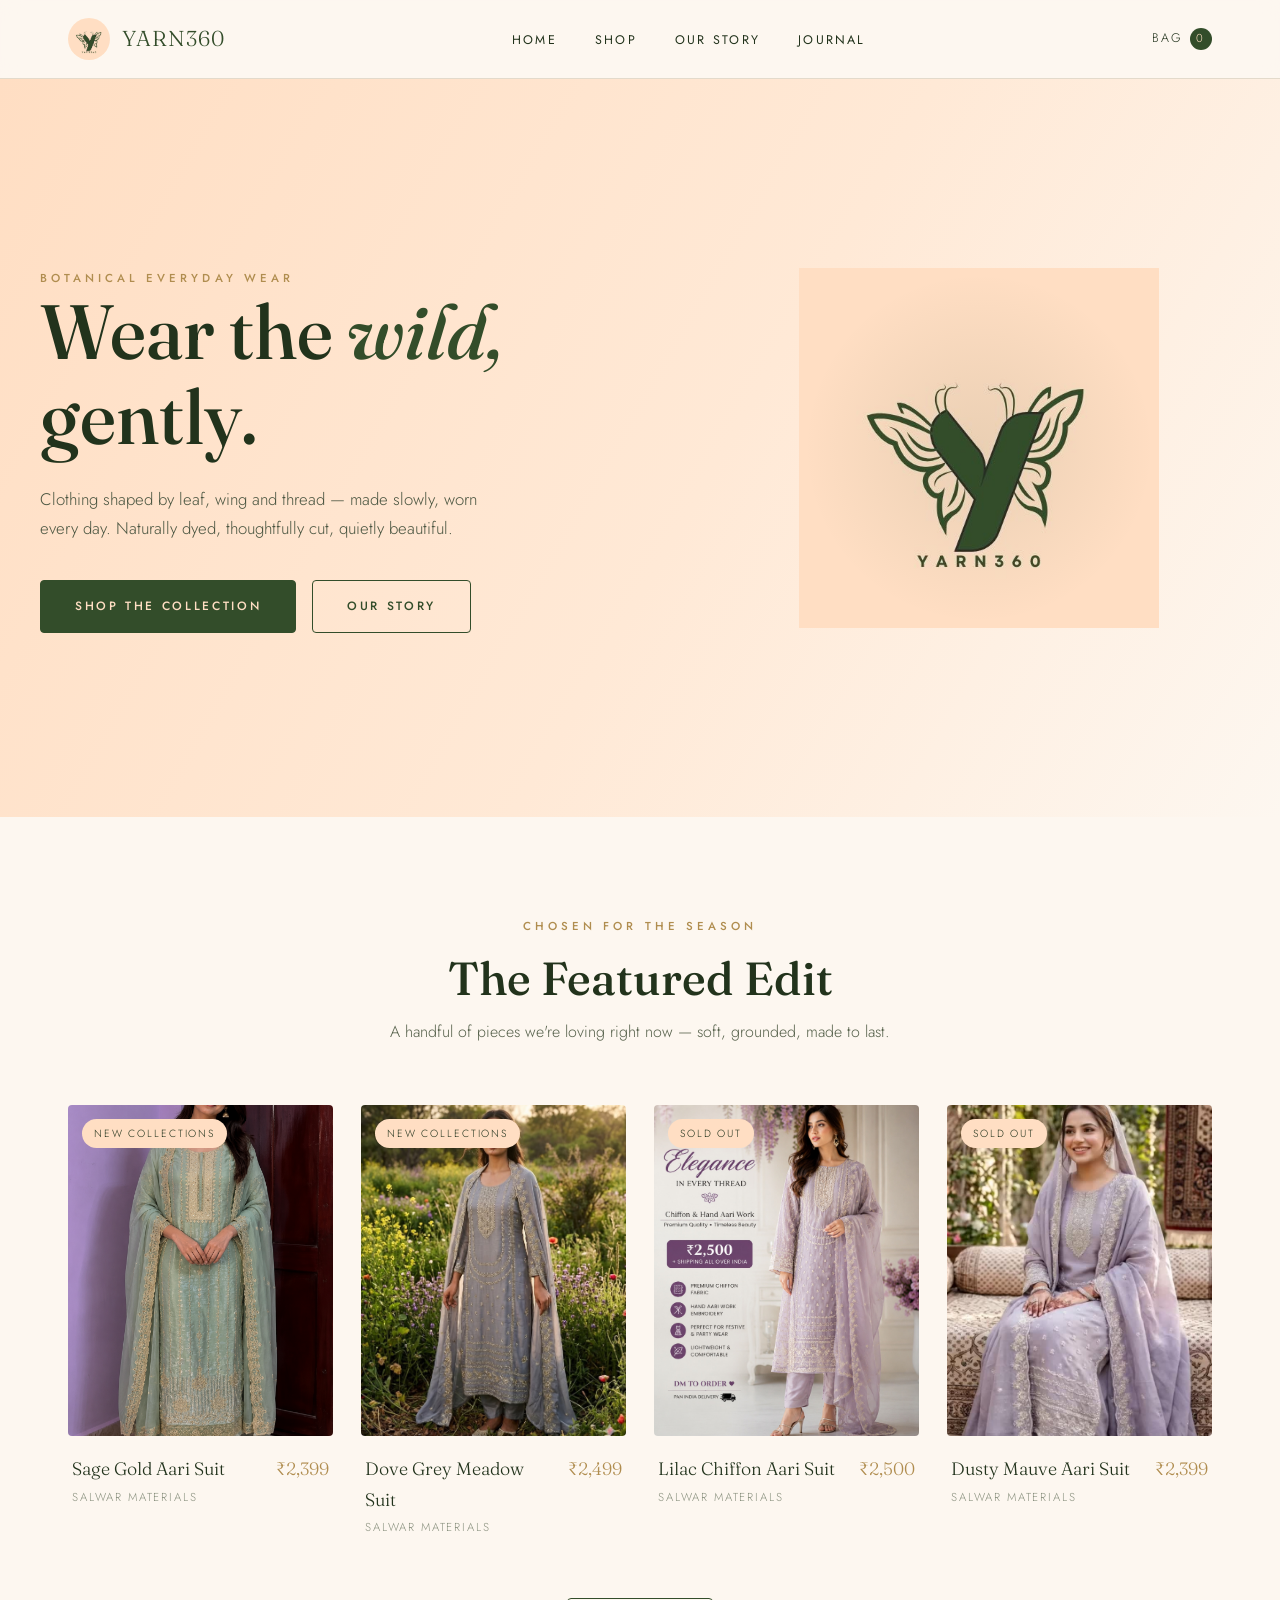
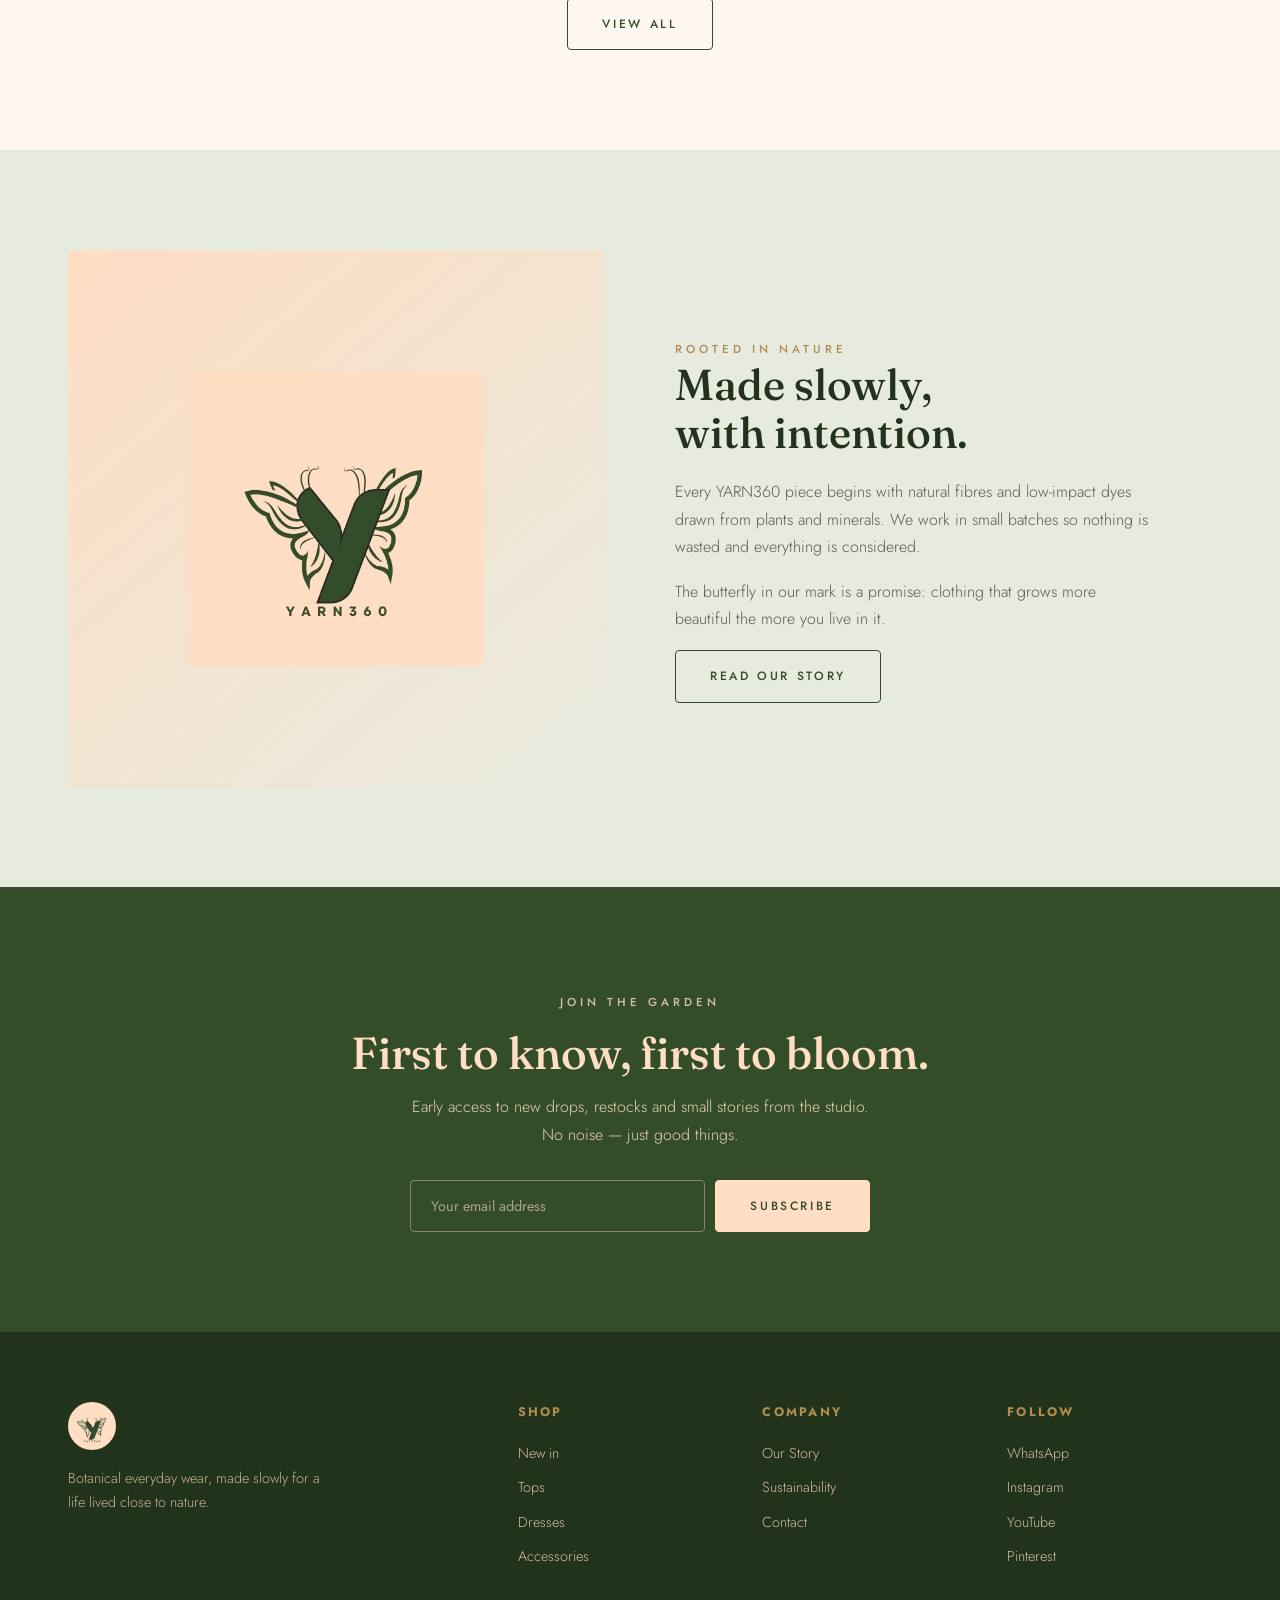
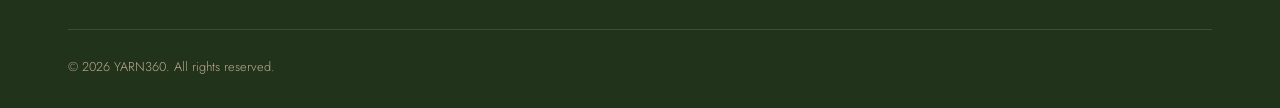
==== commit 7c66dffa: "All prod" ====
--- a/index.html
+++ b/index.html
@@ -130,8 +130,9 @@
         <div>
           <h4>Follow</h4>
           <ul>
-            <li><a href="#">Instagram</a></li>
-            <li><a href="#">YouTube</a></li>
+            <li><a href="https://wa.me/919597781875" target="_blank" rel="noopener">WhatsApp</a></li>
+            <li><a href="https://instagram.com/yarn_360" target="_blank" rel="noopener">Instagram</a></li>
+            <li><a href="https://www.youtube.com/@yarnn360" target="_blank" rel="noopener">YouTube</a></li>
             <li><a href="#">Pinterest</a></li>
           </ul>
         </div>
--- a/css/style.css
+++ b/css/style.css
@@ -228,14 +228,13 @@
 .quick-view__thumb:hover { opacity: 0.9; }
 .quick-view__thumb.is-active { opacity: 1; border-color: var(--brass); }
 .quick-view__main { position: relative; flex: 1; min-width: 0; border-radius: var(--radius); overflow: hidden; }
-.quick-view__main-img { width: 100%; height: 100%; object-fit: cover; display: block; }
-.quick-view__zoom {
-  position: absolute; top: 14px; right: 14px; z-index: 1;
-  width: 34px; height: 34px; border: none; border-radius: 50%;
-  background: rgba(253, 247, 240, 0.85); font-size: 0.95rem;
-  display: flex; align-items: center; justify-content: center; cursor: pointer;
-}
-.quick-view__zoom:hover { background: var(--ivory); }
+.quick-view__main-img { width: 100%; height: 100%; object-fit: cover; display: block; cursor: zoom-in; }
+.quick-view__zoom-hint {
+  position: absolute; right: 14px; bottom: 14px; z-index: 1; pointer-events: none;
+  background: rgba(34, 51, 28, 0.7); color: var(--peach);
+  font-size: 0.68rem; letter-spacing: 0.08em; text-transform: uppercase;
+  padding: 6px 12px; border-radius: 40px;
+}
 
 /* =====================================================================
    IMAGE ZOOM LIGHTBOX
@@ -275,7 +274,22 @@
 .quick-view__highlights li::before {
   content: "✓"; position: absolute; left: 0; color: var(--brass); font-weight: 600;
 }
-.quick-view__add { margin-top: auto; align-self: flex-start; }
+.accordion { border-top: 1px solid var(--sage); }
+.accordion-item { border-bottom: 1px solid var(--sage); }
+.accordion-item__header {
+  width: 100%; padding: 14px 0; background: none; border: none;
+  display: flex; justify-content: space-between; align-items: center;
+  font-family: var(--font-body); font-size: 0.88rem; color: var(--forest-deep);
+  cursor: pointer; text-align: left;
+}
+.accordion-item__icon { color: var(--brass); transition: var(--transition); }
+.accordion-item.is-open .accordion-item__icon { transform: rotate(180deg); }
+.accordion-item__body {
+  display: none; padding-bottom: 16px; font-size: 0.88rem;
+  color: var(--forest-deep); opacity: 0.85; line-height: 1.6;
+}
+.accordion-item.is-open .accordion-item__body { display: block; }
+.quick-view__add { margin-top: 20px; align-self: flex-start; }
 
 @media (max-width: 720px) {
   .quick-view__panel { grid-template-columns: 1fr; margin: 0; max-height: 100vh; border-radius: 0; }
